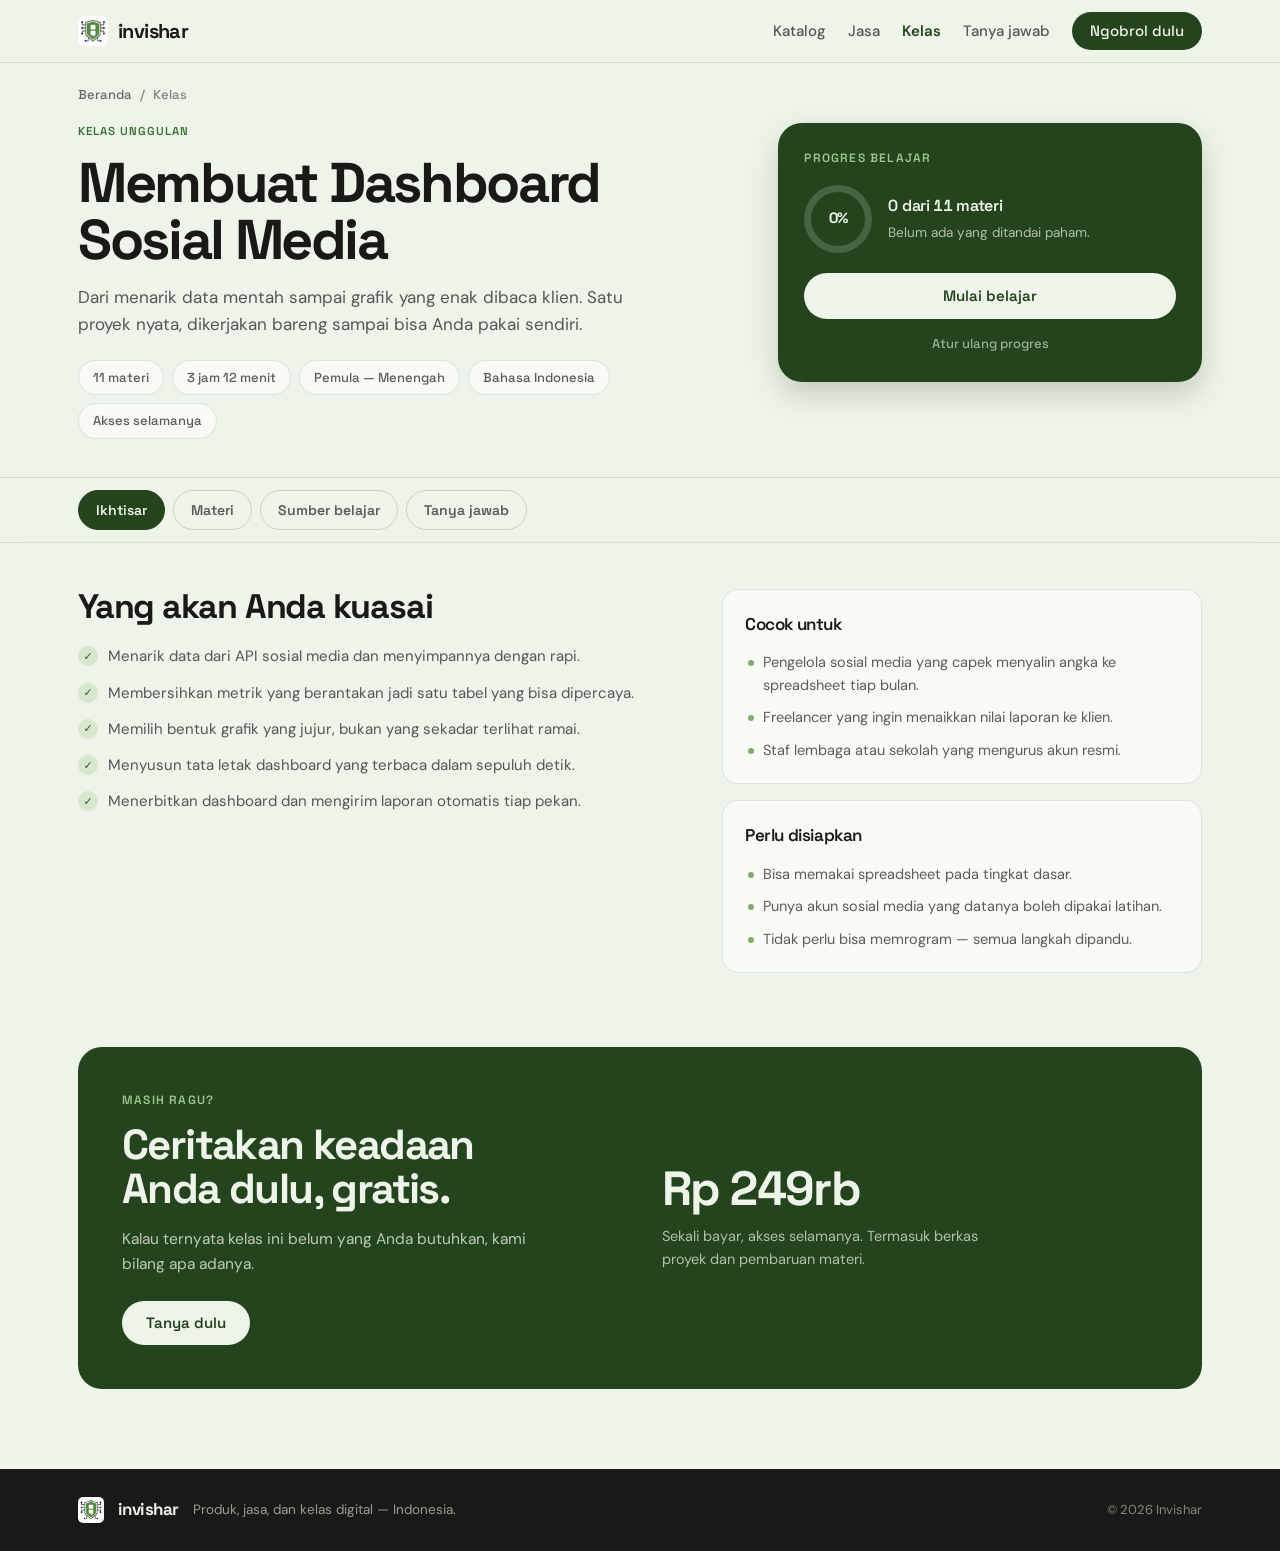
==== site/course.html @ 9c11ac5d "Tambah halaman kelas dan halaman materi Menu "Kelas" di beranda sekarang membuka halaman kelas sendi" ====
<!DOCTYPE html>
<html lang="id">
<head>
<meta charset="utf-8">
<meta name="viewport" content="width=device-width, initial-scale=1">
<title>Kelas &mdash; Invishar</title>
<meta name="description" content="Kelas praktis Invishar: satu proyek nyata dikerjakan bareng dari awal sampai bisa dipakai.">
<meta name="theme-color" content="#eef4ea">
<link rel="canonical" href="https://invishar.com/course.html">
<link rel="icon" href="assets/invishar-logo.png">

<meta property="og:type" content="website">
<meta property="og:locale" content="id_ID">
<meta property="og:site_name" content="Invishar">
<meta property="og:title" content="Kelas — Invishar">
<meta property="og:description" content="Kelas praktis Invishar: satu proyek nyata dikerjakan bareng dari awal sampai bisa dipakai.">
<meta property="og:url" content="https://invishar.com/course.html">
<meta property="og:image" content="https://invishar.com/assets/invishar-logo.png">
<meta name="twitter:card" content="summary_large_image">

<link rel="preconnect" href="https://fonts.googleapis.com">
<link rel="preconnect" href="https://fonts.gstatic.com" crossorigin>
<link href="https://fonts.googleapis.com/css2?family=Space+Grotesk:wght@400;500;600;700&family=DM+Sans:ital,opsz,wght@0,9..40,400..600;1,9..40,400&display=swap" rel="stylesheet">
<link rel="stylesheet" href="css/style.css">
<link rel="stylesheet" href="css/course.css">
<script>document.documentElement.classList.add("js");</script>
</head>
<body>

<a class="skip" href="#isi">Lompat ke konten</a>

<!-- ============ NAV ============ -->
<header class="nav">
  <div class="nav-inner wrap">
    <a class="brand" href="index.html">
      <img src="assets/invishar-logo.png" alt="" width="30" height="30">
      <span>invishar</span>
    </a>

    <nav class="nav-links" id="nav-links" aria-label="Navigasi utama">
      <a href="index.html#katalog">Katalog</a>
      <a href="index.html#jasa">Jasa</a>
      <a class="is-here" href="course.html" aria-current="page">Kelas</a>
      <a href="index.html#tanya">Tanya jawab</a>
      <a class="btn btn-solid btn-sm" href="index.html#kontak">Ngobrol dulu</a>
    </nav>

    <button class="burger" type="button" id="burger" aria-label="Buka menu" aria-expanded="false" aria-controls="nav-links">
      <span></span><span></span><span></span>
    </button>
  </div>
</header>

<main id="isi">

<!-- ============ HERO KELAS ============ -->
<section class="wrap course-hero">
  <nav class="crumb" aria-label="Remah roti">
    <a href="index.html">Beranda</a>
    <span aria-hidden="true">/</span>
    <span>Kelas</span>
  </nav>

  <div class="course-hero-grid">
    <div class="course-hero-copy">
      <p class="kicker" id="c-kicker">Kelas</p>
      <h1 id="c-judul">Kelas Invishar</h1>
      <p class="lead" id="c-ringkas"></p>

      <ul class="meta-chips" id="c-meta"></ul>
    </div>

    <!-- Kartu progres: terisi oleh course.js dari catatan di peramban -->
    <aside class="progress-card" aria-labelledby="c-prog-judul">
      <p class="kicker light" id="c-prog-judul">Progres belajar</p>

      <div class="ring-row">
        <div class="ring" id="c-ring" role="img" aria-labelledby="c-prog-teks">
          <span class="ring-num" id="c-ring-num">0%</span>
        </div>
        <div>
          <p class="ring-teks" id="c-prog-teks">0 dari 0 materi</p>
          <p class="ring-sub" id="c-prog-sub">Belum ada yang ditandai paham.</p>
        </div>
      </div>

      <a class="btn btn-light btn-block" id="c-lanjut" href="#materi">Mulai belajar</a>
      <button class="tautan-reset" type="button" id="c-reset" hidden>Atur ulang progres</button>
    </aside>
  </div>
</section>

<!-- ============ TAB ============ -->
<div class="tabbar-wrap">
  <div class="wrap">
    <div class="tabbar" role="tablist" aria-label="Bagian kelas">
      <button class="tab is-on" type="button" role="tab" id="tab-ikhtisar" aria-controls="panel-ikhtisar" aria-selected="true">Ikhtisar</button>
      <button class="tab" type="button" role="tab" id="tab-materi" aria-controls="panel-materi" aria-selected="false">Materi</button>
      <button class="tab" type="button" role="tab" id="tab-sumber" aria-controls="panel-sumber" aria-selected="false">Sumber belajar</button>
      <button class="tab" type="button" role="tab" id="tab-tanya" aria-controls="panel-tanya" aria-selected="false">Tanya jawab</button>
    </div>
  </div>
</div>

<section class="wrap panel-area">

  <noscript>
    <p class="kosong">Daftar materi dimuat dengan JavaScript. Nyalakan JavaScript untuk membuka kelas ini.</p>
  </noscript>

  <!-- ---- Ikhtisar ---- -->
  <div class="panel" role="tabpanel" id="panel-ikhtisar" aria-labelledby="tab-ikhtisar">
    <div class="ikhtisar-grid">
      <div>
        <h2>Yang akan Anda kuasai</h2>
        <ul class="ceklis" id="c-hasil"></ul>
      </div>
      <div class="ikhtisar-sisi">
        <div class="kotak">
          <h3>Cocok untuk</h3>
          <ul class="titik" id="c-untuk"></ul>
        </div>
        <div class="kotak">
          <h3>Perlu disiapkan</h3>
          <ul class="titik" id="c-syarat"></ul>
        </div>
      </div>
    </div>
  </div>

  <!-- ---- Materi ---- -->
  <div class="panel" role="tabpanel" id="panel-materi" aria-labelledby="tab-materi" hidden>
    <div class="sec-head">
      <div>
        <h2>Daftar materi</h2>
        <p class="sec-sub" id="c-materi-sub"></p>
      </div>
      <a class="link-more" id="c-lanjut-2" href="#">Lanjutkan &rarr;</a>
    </div>

    <div class="bar" aria-hidden="true"><span class="bar-fill" id="c-bar"></span></div>

    <div id="c-modul" class="modul-list"></div>
  </div>

  <!-- ---- Sumber belajar ---- -->
  <div class="panel" role="tabpanel" id="panel-sumber" aria-labelledby="tab-sumber" hidden>
    <div class="sec-head">
      <div>
        <h2>Sumber belajar</h2>
        <p class="sec-sub">Berkas pendukung yang dipakai sepanjang kelas.</p>
      </div>
    </div>
    <div class="grid-cards" id="c-sumber"></div>
  </div>

  <!-- ---- Tanya jawab ---- -->
  <div class="panel" role="tabpanel" id="panel-tanya" aria-labelledby="tab-tanya" hidden>
    <div class="sec-head">
      <div>
        <h2>Tanya jawab</h2>
        <p class="sec-sub">Yang paling sering ditanyakan sebelum mengambil kelas.</p>
      </div>
    </div>
    <div class="faq" id="c-tanya"></div>
  </div>

</section>

<!-- ============ AJAKAN ============ -->
<section class="wrap ajakan">
  <div class="panel-dark ajakan-panel">
    <div>
      <p class="kicker light">Masih ragu?</p>
      <h2 class="h2-dark">Ceritakan keadaan Anda dulu, gratis.</h2>
      <p class="panel-lead">Kalau ternyata kelas ini belum yang Anda butuhkan, kami bilang apa adanya.</p>
      <a class="btn btn-light" href="index.html#kontak">Tanya dulu</a>
    </div>
    <div class="ajakan-meta">
      <p class="harga-besar" id="c-harga"></p>
      <p class="harga-sub">Sekali bayar, akses selamanya. Termasuk berkas proyek dan pembaruan materi.</p>
    </div>
  </div>
</section>

</main>

<!-- ============ FOOTER ============ -->
<footer class="footer">
  <div class="wrap footer-inner">
    <img src="assets/invishar-logo.png" alt="" width="26" height="26">
    <span class="footer-brand">invishar</span>
    <span class="footer-tag">Produk, jasa, dan kelas digital &mdash; Indonesia.</span>
    <span class="footer-copy">&copy; 2026 Invishar</span>
  </div>
</footer>

<script src="js/course-data.js"></script>
<script src="js/course.js" defer></script>
</body>
</html>
---- site/css/style.css ----
/* ==========================================================================
   Invishar — landing page
   Dikonversi dari desain "Invishar v2" (Claude Design canvas) ke CSS statis.
   Breakpoint mobile: 760px (mengikuti ambang `mob` di desain asli).
   ========================================================================== */

/* --------------------------------------------------------------- 1. Token */
:root {
  /* Ground & permukaan */
  --bg:            #eef4ea;
  --surface:       #f7faf5;
  --white:         #ffffff;

  /* Tinta */
  --ink:           #1a1917;
  --ink-80:        rgba(26, 25, 23, 0.80);
  --ink-72:        rgba(26, 25, 23, 0.72);
  --ink-70:        rgba(26, 25, 23, 0.70);
  --ink-68:        rgba(26, 25, 23, 0.68);
  --ink-65:        rgba(26, 25, 23, 0.65);
  --ink-62:        rgba(26, 25, 23, 0.62);
  --ink-58:        rgba(26, 25, 23, 0.58);
  --ink-55:        rgba(26, 25, 23, 0.55);
  --ink-50:        rgba(26, 25, 23, 0.50);

  /* Garis */
  --line:          rgba(26, 25, 23, 0.10);
  --line-strong:   rgba(26, 25, 23, 0.16);
  --line-input:    rgba(26, 25, 23, 0.18);
  --line-btn:      rgba(26, 25, 23, 0.20);
  --line-faq:      rgba(26, 25, 23, 0.12);

  /* Hijau */
  --green-900:     #23441c;
  --green-700:     #2f5c26;
  --green-600:     #3a7330;
  --green-500:     #3f7a33;
  --green-400:     #4f8f3f;
  --green-300:     #7fae6d;
  --green-200:     #9ec68e;
  --green-100:     #d6e7cd;

  /* Di atas panel gelap */
  --on-dark:       #eef4ea;
  --on-dark-76:    rgba(238, 244, 234, 0.76);
  --on-dark-70:    rgba(238, 244, 234, 0.70);
  --on-dark-60:    rgba(238, 244, 234, 0.60);
  --on-dark-50:    rgba(238, 244, 234, 0.50);
  --on-dark-line:  rgba(238, 244, 234, 0.16);

  /* Bayangan */
  --sh-card:       0 8px 24px rgba(35, 68, 28, 0.10);
  --sh-card-dark:  0 12px 30px rgba(35, 68, 28, 0.22);
  --sh-hover:      0 12px 28px rgba(35, 68, 28, 0.10);
  --sh-hover-soft: 0 10px 24px rgba(35, 68, 28, 0.08);
  --sh-btn:        0 8px 20px rgba(35, 68, 28, 0.22);
  --sh-menu:       0 14px 34px rgba(35, 68, 28, 0.14);

  /* Tipografi */
  --font-ui:       "Space Grotesk", system-ui, -apple-system, sans-serif;
  --font-body:     "DM Sans", system-ui, -apple-system, sans-serif;

  /* Lain-lain */
  --wrap:          1180px;
  --gutter:        clamp(16px, 4vw, 28px);
  --r-sm:          10px;
  --r-md:          16px;
  --r-lg:          18px;
  --r-xl:          24px;
  --r-pill:        999px;
  --ease:          cubic-bezier(.22, .68, .3, 1);
}

/* ---------------------------------------------------------------- 2. Base */
*,
*::before,
*::after { box-sizing: border-box; }

html {
  scroll-behavior: smooth;
  -webkit-text-size-adjust: 100%;
}

body {
  margin: 0;
  background: var(--bg);
  color: var(--ink);
  font-family: var(--font-body);
  font-size: 16px;
  line-height: 1.5;
  overflow-x: hidden;
  -webkit-font-smoothing: antialiased;
}

* { -webkit-tap-highlight-color: rgba(63, 122, 51, 0.15); }

img { max-width: 100%; height: auto; display: block; }

a { color: var(--green-700); }
a:hover { color: var(--green-500); }

h1, h2, h3, h4 {
  font-family: var(--font-ui);
  text-wrap: balance;
}

p { text-wrap: pretty; }

:focus-visible {
  outline: 2px solid var(--green-500);
  outline-offset: 2px;
}

::selection {
  background: var(--green-100);
  color: var(--green-900);
}

.skip {
  position: absolute;
  left: -9999px;
  top: 0;
  z-index: 100;
  background: var(--green-900);
  color: var(--on-dark);
  font-family: var(--font-ui);
  font-weight: 600;
  padding: 12px 18px;
  border-radius: 0 0 var(--r-sm) 0;
  text-decoration: none;
}
.skip:focus { left: 0; color: var(--on-dark); }

.wrap {
  max-width: var(--wrap);
  margin-inline: auto;
  padding-inline: var(--gutter);
}

section[id] { scroll-margin-top: 76px; }

/* ------------------------------------------------------------- 3. Tombol */
.btn {
  display: inline-block;
  font-family: var(--font-ui);
  font-weight: 600;
  font-size: 15px;
  line-height: 1.2;
  padding: 13px 24px;
  border: none;
  border-radius: var(--r-pill);
  text-decoration: none;
  text-align: center;
  cursor: pointer;
  transition: background .18s ease, border-color .18s ease,
              color .18s ease, transform .18s ease, box-shadow .18s ease;
}

.btn-solid {
  background: var(--green-900);
  color: var(--on-dark);
}
.btn-solid:hover {
  background: var(--green-700);
  color: var(--on-dark);
  transform: translateY(-2px);
  box-shadow: var(--sh-btn);
}
.btn-solid:active { transform: translateY(0); box-shadow: none; }

.btn-outline {
  background: transparent;
  border: 1.5px solid var(--line-btn);
  color: var(--ink);
}
.btn-outline:hover {
  border-color: var(--green-400);
  color: var(--green-700);
  transform: translateY(-2px);
}

.btn-light {
  background: var(--on-dark);
  color: var(--green-900);
}
.btn-light:hover {
  background: var(--green-100);
  color: var(--green-900);
  transform: translateY(-2px);
}

.btn-sm { font-size: 14.5px; padding: 10px 18px; }
.btn-block { width: 100%; padding: 14px 22px; }

.cta-row { display: flex; flex-wrap: wrap; gap: 10px; }

/* -------------------------------------------------------- 4. Teks berulang */
.kicker {
  font-family: var(--font-ui);
  font-size: 11.5px;
  font-weight: 600;
  letter-spacing: 0.09em;
  text-transform: uppercase;
  color: var(--green-600);
  margin: 0;
}
.kicker.light { color: var(--green-200); font-size: 12px; letter-spacing: 0.1em; }
.kicker.muted { color: var(--ink-50); letter-spacing: 0.1em; margin-bottom: 5px; }

.lead {
  font-size: clamp(15.5px, 1.6vw, 17px);
  line-height: 1.58;
  color: var(--ink-72);
  max-width: 42ch;
  margin: 0 0 26px;
}

.sec-sub {
  font-size: 15px;
  line-height: 1.58;
  color: var(--ink-65);
  margin: 0;
}
.sec-sub.narrow { max-width: 34ch; font-size: 15.5px; color: var(--ink-70); }

.sec-head {
  display: flex;
  flex-wrap: wrap;
  align-items: flex-end;
  gap: 18px;
  margin-bottom: 24px;
}
.sec-head > div:first-child { min-width: 0; margin-right: auto; }
.sec-head h2 {
  font-weight: 700;
  font-size: clamp(28px, 5vw, 46px);
  letter-spacing: -0.038em;
  line-height: 1.04;
  margin: 0 0 8px;
}

.link-more {
  font-family: var(--font-ui);
  font-weight: 600;
  font-size: 14.5px;
  text-decoration: none;
}

/* Angka selalu tabular */
.stat-num, .harga, .no, .step-no, .m-no, .m-dur, .footer-copy {
  font-variant-numeric: tabular-nums;
}

/* ------------------------------------------------------------------ 5. Nav */
.nav {
  position: sticky;
  top: 0;
  z-index: 30;
  background: rgba(238, 244, 234, 0.90);
  backdrop-filter: blur(10px);
  -webkit-backdrop-filter: blur(10px);
  border-bottom: 1px solid var(--line);
}

.nav-inner {
  position: relative;
  display: flex;
  align-items: center;
  gap: 18px;
  padding-block: 12px;
}

.brand {
  display: flex;
  align-items: center;
  gap: 10px;
  margin-right: auto;
  text-decoration: none;
  color: inherit;
}
.brand:hover { color: inherit; }
.brand img { width: 30px; height: 30px; border-radius: 6px; }
.brand span {
  font-family: var(--font-ui);
  font-weight: 700;
  font-size: 20px;
  letter-spacing: -0.03em;
}

.nav-links {
  display: flex;
  align-items: center;
  gap: 22px;
}
.nav-links > a {
  color: var(--ink-72);
  text-decoration: none;
  font-size: 15px;
  font-weight: 500;
  transition: color .16s ease;
}
.nav-links > a:hover { color: var(--green-900); }
.nav-links > a.btn { color: var(--on-dark); }

.burger {
  display: none;
  flex-direction: column;
  gap: 4px;
  align-items: center;
  justify-content: center;
  width: 44px;
  height: 44px;
  border: 1.5px solid var(--line-strong);
  border-radius: 12px;
  background: transparent;
  cursor: pointer;
}
.burger span {
  display: block;
  width: 18px;
  height: 1.8px;
  background: var(--ink);
  border-radius: 2px;
}

/* ----------------------------------------------------------------- 6. Hero */
.hero {
  display: grid;
  grid-template-columns: repeat(auto-fit, minmax(290px, 1fr));
  gap: clamp(30px, 5vw, 48px);
  align-items: center;
  padding-top: clamp(34px, 6vw, 52px);
  padding-bottom: 14px;
}

.hero-copy { min-width: 0; }

.pill {
  display: inline-flex;
  align-items: center;
  gap: 8px;
  font-family: var(--font-ui);
  font-size: 12.5px;
  font-weight: 600;
  letter-spacing: 0.04em;
  text-transform: uppercase;
  color: var(--green-700);
  background: var(--green-100);
  padding: 6px 13px;
  border-radius: var(--r-pill);
  margin: 0 0 20px;
}

.hero h1 {
  font-weight: 700;
  font-size: clamp(36px, 7.4vw, 76px);
  line-height: 0.99;
  letter-spacing: -0.042em;
  margin: 0 0 18px;
}
.hero h1 em { font-style: normal; color: var(--green-600); }

/* Tumpukan kartu melayang */
.stack {
  min-width: 0;
  position: relative;
  height: 420px;
}

.stack-card {
  position: absolute;
  background: var(--white);
  border: 1px solid var(--line);
  box-shadow: var(--sh-card);
  border-radius: var(--r-md);
  padding: 20px;
  animation: inv-float 7s ease-in-out infinite;
}
.stack-card .kicker { font-size: 11.5px; letter-spacing: 0.08em; }
.stack-title {
  font-family: var(--font-ui);
  font-weight: 600;
  font-size: 22px;
  letter-spacing: -0.025em;
  margin: 8px 0 6px;
}
.stack-title.tight { margin-bottom: 0; }
.stack-desc {
  font-size: 13.5px;
  line-height: 1.5;
  color: var(--ink-68);
  margin: 0;
}

.stack .c1 { top: 6px;   left: 5%;  width: 74%; transform: rotate(-4deg);   animation-delay: 0s; }
.stack .c2 { top: 172px; left: 20%; width: 76%; transform: rotate(2.5deg);  animation-delay: .9s; }
.stack .c3 {
  top: 302px; left: 3%; width: 72%; transform: rotate(-1.5deg); animation-delay: 1.8s;
  background: var(--green-900);
  color: var(--on-dark);
  border-color: transparent;
  box-shadow: var(--sh-card-dark);
}
.stack .c3 .kicker { color: var(--green-200); }

@keyframes inv-float {
  0%, 100% { translate: 0 0; }
  50%      { translate: 0 -7px; }
}

/* -------------------------------------------------------------- 7. Marquee */
.marquee {
  border-top: 1px solid var(--line);
  border-bottom: 1px solid var(--line);
  overflow: hidden;
  padding: 13px 0;
  margin-top: 26px;
}
.marquee-track {
  display: flex;
  gap: 44px;
  width: max-content;
  animation: inv-slide 28s linear infinite;
  font-family: var(--font-ui);
  font-weight: 500;
  font-size: 15px;
  letter-spacing: -0.01em;
  color: var(--ink-50);
  white-space: nowrap;
}

@keyframes inv-slide {
  from { transform: translateX(0); }
  to   { transform: translateX(-50%); }
}

/* ---------------------------------------------------------- 8. Tiga pintu */
.doors {
  display: grid;
  grid-template-columns: repeat(auto-fit, minmax(240px, 1fr));
  gap: 16px;
  padding-top: clamp(40px, 6vw, 56px);
}

.door {
  background: var(--surface);
  border: 1px solid var(--line);
  border-radius: var(--r-md);
  padding: 26px;
  transition: border-color .2s ease, transform .2s ease, box-shadow .2s ease;
}
.door:hover {
  border-color: var(--green-300);
  transform: translateY(-3px);
  box-shadow: var(--sh-hover-soft);
}
.door .no {
  font-family: var(--font-ui);
  font-size: 12px;
  font-weight: 600;
  letter-spacing: 0.1em;
  text-transform: uppercase;
  color: var(--green-600);
  margin: 0;
}
.door h3 {
  font-weight: 600;
  font-size: 22px;
  letter-spacing: -0.028em;
  margin: 12px 0 8px;
}
.door p {
  font-size: 14.5px;
  line-height: 1.58;
  color: var(--ink-70);
  margin: 0;
}

/* -------------------------------------------------------------- 9. Statistik */
.stats {
  display: grid;
  grid-template-columns: repeat(auto-fit, minmax(150px, 1fr));
  gap: 2px;
  background: var(--line);
  border: 1px solid var(--line);
  border-radius: var(--r-md);
  overflow: hidden;
  margin-top: clamp(36px, 5vw, 52px);
}
.stat { background: var(--bg); padding: 22px 20px; }
.stat-num {
  font-family: var(--font-ui);
  font-weight: 700;
  font-size: clamp(28px, 4vw, 38px);
  letter-spacing: -0.04em;
  line-height: 1;
  color: var(--green-900);
  margin: 0;
}
.stat-lbl {
  font-size: 13.5px;
  color: var(--ink-62);
  margin: 7px 0 0;
}

/* ------------------------------------------------------------- 10. Katalog */
#katalog { padding-top: clamp(44px, 6vw, 64px); }

.tabs { display: flex; flex-wrap: wrap; gap: 8px; }

.tab {
  font-family: var(--font-ui);
  font-weight: 600;
  font-size: 14px;
  cursor: pointer;
  padding: 10px 17px;
  border-radius: var(--r-pill);
  background: transparent;
  color: var(--ink-70);
  border: 1.5px solid var(--line-strong);
  transition: background .16s ease, color .16s ease, border-color .16s ease;
}
.tab:hover { border-color: var(--green-400); color: var(--green-700); }
.tab.is-on {
  background: var(--green-900);
  color: var(--on-dark);
  border-color: var(--green-900);
}

.grid-cards {
  display: grid;
  grid-template-columns: repeat(auto-fill, minmax(270px, 1fr));
  gap: 18px;
}

.item {
  display: flex;
  flex-direction: column;
  gap: 12px;
  background: var(--surface);
  border: 1px solid var(--line);
  border-radius: var(--r-md);
  padding: 22px;
  transition: transform .2s ease, box-shadow .2s ease, border-color .2s ease;
}
.item:hover {
  border-color: var(--green-300);
  transform: translateY(-4px);
  box-shadow: var(--sh-hover);
}
.item[hidden] { display: none; }

.item-top {
  display: flex;
  align-items: center;
  justify-content: space-between;
  gap: 10px;
}
.badge {
  font-family: var(--font-ui);
  font-size: 11px;
  font-weight: 600;
  letter-spacing: 0.05em;
  text-transform: uppercase;
  background: var(--green-100);
  color: var(--green-900);
  padding: 4px 10px;
  border-radius: var(--r-pill);
}
.item h3 {
  font-weight: 600;
  font-size: 23px;
  letter-spacing: -0.03em;
  line-height: 1.16;
  margin: 0;
}
.item > p {
  font-size: 14.5px;
  line-height: 1.56;
  color: var(--ink-70);
  margin: 0;
}
.item-foot {
  display: flex;
  align-items: center;
  justify-content: space-between;
  gap: 12px;
  border-top: 1px solid var(--line);
  padding-top: 14px;
  margin-top: auto;
}
.harga { font-size: 13px; color: var(--ink-58); }
.item-foot a {
  font-family: var(--font-ui);
  font-weight: 600;
  font-size: 14px;
  text-decoration: none;
  margin-left: auto;
  white-space: nowrap;
}

/* ---------------------------------------------------------------- 11. Jasa */
#jasa, #kelas, #sorotan, #tanya { padding-top: clamp(50px, 7vw, 76px); }

.panel-dark {
  background: var(--green-900);
  color: var(--on-dark);
  border-radius: var(--r-xl);
  padding: clamp(26px, 4vw, 44px);
  display: grid;
  grid-template-columns: repeat(auto-fit, minmax(280px, 1fr));
  gap: clamp(28px, 4vw, 44px);
  align-items: start;
}
.panel-dark > div { min-width: 0; }
.panel-dark .kicker { margin-bottom: 14px; }

.h2-dark {
  font-weight: 700;
  font-size: clamp(26px, 4.4vw, 42px);
  letter-spacing: -0.038em;
  line-height: 1.05;
  margin: 0 0 16px;
}
.panel-lead {
  font-size: 15.5px;
  line-height: 1.6;
  color: var(--on-dark-76);
  max-width: 40ch;
  margin: 0 0 24px;
}

.steps { list-style: none; margin: 0; padding: 0; }
.steps li {
  display: grid;
  grid-template-columns: 44px minmax(0, 1fr);
  gap: 14px;
  padding: 17px 0;
  border-bottom: 1px solid var(--on-dark-line);
}
.step-no {
  font-family: var(--font-ui);
  font-weight: 600;
  font-size: 15px;
  color: var(--green-200);
}
.steps h4 {
  font-weight: 600;
  font-size: 18px;
  letter-spacing: -0.025em;
  margin: 0 0 5px;
}
.steps p {
  font-size: 14px;
  line-height: 1.55;
  color: var(--on-dark-70);
  margin: 0;
}

/* --------------------------------------------------------------- 12. Kelas */
.kelas {
  background: var(--surface);
  border: 1px solid var(--line);
  border-radius: var(--r-xl);
  display: grid;
  grid-template-columns: repeat(auto-fit, minmax(280px, 1fr));
  overflow: hidden;
}
.kelas-copy {
  padding: clamp(24px, 3.4vw, 38px);
  border-bottom: 1px solid var(--line);
}
.kelas-copy .kicker { font-size: 12px; letter-spacing: 0.1em; margin-bottom: 14px; }
.kelas-copy h2 {
  font-weight: 700;
  font-size: clamp(24px, 4vw, 38px);
  letter-spacing: -0.036em;
  line-height: 1.06;
  margin: 0 0 14px;
}
.kelas-copy .sec-sub { margin-bottom: 22px; }
.kelas-copy .btn { font-size: 15px; padding: 12px 22px; }

.kelas-modul { padding: clamp(24px, 3.4vw, 38px); }

.modul { list-style: none; margin: 0; padding: 0; }
.modul li {
  display: flex;
  align-items: baseline;
  gap: 12px;
  padding: 11px 0;
  border-bottom: 1px solid rgba(26, 25, 23, 0.08);
  font-size: 14.5px;
}
.m-no {
  font-family: var(--font-ui);
  font-weight: 600;
  font-size: 12.5px;
  color: var(--green-400);
  min-width: 22px;
}
.m-judul { color: var(--ink-80); min-width: 0; }
.m-dur {
  margin-left: auto;
  font-size: 12.5px;
  color: var(--ink-50);
  white-space: nowrap;
}
.note {
  font-size: 13.5px;
  line-height: 1.55;
  color: var(--ink-58);
  margin: 18px 0 0;
}

/* ------------------------------------------------------------- 13. Sorotan */
.shot {
  background: var(--surface);
  border: 1px solid var(--line);
  border-radius: var(--r-lg);
  padding: 16px;
  margin: 0;
}
.shot-frame {
  position: relative;
  width: 100%;
  aspect-ratio: 4 / 3;
  border-radius: 12px;
  overflow: hidden;
  background: var(--green-100);
  display: grid;
  place-items: center;
}
.shot-frame img { width: 100%; height: 100%; object-fit: cover; }
.shot-ph {
  font-family: var(--font-ui);
  font-size: 12.5px;
  font-weight: 600;
  letter-spacing: 0.04em;
  color: var(--green-700);
  text-align: center;
  padding: 0 16px;
}
.shot figcaption { margin: 0; }
.shot-title {
  font-family: var(--font-ui);
  font-weight: 600;
  font-size: 19px;
  letter-spacing: -0.026em;
  margin: 16px 0 6px;
}
.shot figcaption p:last-child {
  font-size: 14px;
  line-height: 1.55;
  color: var(--ink-68);
  margin: 0;
}

/* ---------------------------------------------------------- 14. Tanya jawab */
.faq-grid {
  display: grid;
  grid-template-columns: repeat(auto-fit, minmax(280px, 1fr));
  gap: clamp(24px, 4vw, 44px);
  align-items: start;
}
.faq-grid > div { min-width: 0; }
.faq-grid h2 {
  font-weight: 700;
  font-size: clamp(28px, 4.6vw, 44px);
  letter-spacing: -0.04em;
  line-height: 1.04;
  margin: 0 0 12px;
}

.faq-row { border-bottom: 1px solid var(--line-faq); }

.faq-q {
  width: 100%;
  display: flex;
  align-items: center;
  gap: 14px;
  background: none;
  border: none;
  padding: 18px 2px;
  cursor: pointer;
  text-align: left;
  font-family: var(--font-ui);
  font-weight: 600;
  font-size: 16.5px;
  letter-spacing: -0.02em;
  color: var(--ink);
}
.faq-q > span:first-child { min-width: 0; }
.faq-q:hover { color: var(--green-700); }

.faq-icon {
  margin-left: auto;
  font-family: var(--font-ui);
  font-size: 22px;
  font-weight: 400;
  line-height: 1;
  color: var(--green-600);
  transition: transform .24s var(--ease);
}
.faq-q[aria-expanded="true"] .faq-icon { transform: rotate(135deg); }

.faq-a {
  display: grid;
  grid-template-rows: 0fr;
  opacity: 0;
  overflow: hidden;
  transition: grid-template-rows .3s var(--ease), opacity .3s ease;
}
.faq-a.is-open { grid-template-rows: 1fr; opacity: 1; }
.faq-a > div { min-height: 0; overflow: hidden; }
.faq-a p {
  font-size: 14.5px;
  line-height: 1.6;
  color: var(--ink-70);
  margin: 0;
  padding: 0 2px 18px;
}

/* -------------------------------------------------------------- 15. Kontak */
.kontak {
  padding-top: clamp(50px, 7vw, 76px);
  padding-bottom: clamp(54px, 7vw, 84px);
}
.kontak-grid {
  display: grid;
  grid-template-columns: repeat(auto-fit, minmax(290px, 1fr));
  gap: clamp(30px, 5vw, 48px);
  align-items: start;
}
.kontak-grid > div { min-width: 0; }

.h2-xl {
  font-weight: 700;
  font-size: clamp(30px, 5.4vw, 52px);
  letter-spacing: -0.042em;
  line-height: 1;
  margin: 0 0 16px;
}
.kontak .lead { font-size: 16px; }

.kontak-meta {
  display: flex;
  flex-wrap: wrap;
  gap: 26px;
  font-size: 15px;
}
.kontak-meta a { font-weight: 500; }

.form {
  min-width: 0;
  display: flex;
  flex-direction: column;
  gap: 14px;
  background: var(--surface);
  border: 1px solid var(--line);
  border-radius: 20px;
  padding: clamp(20px, 3vw, 26px);
}
.field label {
  display: block;
  font-family: var(--font-ui);
  font-size: 11.5px;
  font-weight: 600;
  letter-spacing: 0.08em;
  text-transform: uppercase;
  color: var(--ink-55);
  margin-bottom: 7px;
}
.form input,
.form textarea {
  width: 100%;
  font-family: var(--font-body);
  font-size: 16px;          /* 16px mencegah iOS zoom saat fokus */
  padding: 12px 14px;
  border: 1px solid var(--line-input);
  border-radius: var(--r-sm);
  background: var(--white);
  color: var(--ink);
  transition: border-color .16s ease, box-shadow .16s ease;
}
.form input:hover,
.form textarea:hover { border-color: var(--green-300); }
.form input:focus,
.form textarea:focus {
  border-color: var(--green-400);
  box-shadow: 0 0 0 3px rgba(79, 143, 63, 0.15);
  outline: none;
}
.form textarea { resize: vertical; }

.form-note {
  font-size: 13px;
  color: var(--ink-55);
  margin: 0;
  text-align: center;
}
.form.is-sent .form-note { color: var(--green-700); font-weight: 500; }

/* -------------------------------------------------------------- 16. Footer */
.footer { background: var(--ink); color: var(--on-dark); }
.footer-inner {
  display: flex;
  flex-wrap: wrap;
  align-items: center;
  gap: 14px;
  padding-block: 28px;
}
.footer img { width: 26px; height: 26px; border-radius: 5px; }
.footer-brand {
  font-family: var(--font-ui);
  font-weight: 700;
  font-size: 17px;
  letter-spacing: -0.03em;
}
.footer-tag { font-size: 13.5px; color: var(--on-dark-60); }
.footer-copy {
  margin-left: auto;
  font-size: 13px;
  color: var(--on-dark-50);
}

/* --------------------------------------------------- 17. Reveal saat scroll */
/* Hanya aktif kalau JS hidup — tanpa JS semua konten tetap terlihat.
   Memakai properti `translate`, bukan `transform`, supaya rotasi kartu hero
   dan efek angkat saat hover tidak saling menimpa. */
html.js [data-reveal],
html.js [data-reveal-fade] {
  opacity: 0;
  transition: opacity .62s var(--ease), translate .62s var(--ease);
}
html.js [data-reveal] { translate: 0 18px; }

html.js [data-reveal].is-in,
html.js [data-reveal-fade].is-in {
  opacity: 1;
  translate: 0 0;
}

/* ------------------------------------------------------------ 18. Responsif */
@media (max-width: 760px) {
  .burger { display: flex; }

  .nav-links {
    display: none;
    flex-direction: column;
    align-items: stretch;
    gap: 4px;
    position: absolute;
    top: 62px;
    left: 12px;
    right: 12px;
    background: var(--surface);
    border: 1px solid var(--line-faq);
    border-radius: var(--r-md);
    padding: 12px;
    box-shadow: var(--sh-menu);
  }
  .nav-links.is-open { display: flex; }
  .nav-links > a { padding: 10px 8px; }
  .nav-links > a.btn { margin-top: 4px; }

  /* Tumpukan kartu jadi daftar biasa */
  .stack { height: auto; }
  .stack-card {
    position: relative;
    top: auto;
    left: auto;
    width: 100%;
    margin-bottom: 12px;
    transform: none;
    animation: none;
  }
  .stack .c1, .stack .c2, .stack .c3 {
    top: auto; left: auto; width: 100%; transform: none; animation: none;
  }

  .kelas-copy { border-bottom: 1px solid var(--line); }
}

@media (min-width: 761px) {
  /* Dua kolom: garis pemisah kelas jadi vertikal, bukan horizontal */
  .kelas-copy {
    border-bottom: none;
    border-right: 1px solid var(--line);
  }
}

/* --------------------------------------------------- 19. Hormati preferensi */
@media (prefers-reduced-motion: reduce) {
  html { scroll-behavior: auto; }

  *,
  *::before,
  *::after {
    animation-duration: .001ms !important;
    animation-iteration-count: 1 !important;
    transition-duration: .001ms !important;
  }

  .marquee-track { animation: none; }
  .stack-card { animation: none; }

  html.js [data-reveal],
  html.js [data-reveal-fade] { opacity: 1; translate: 0 0; }
}
---- site/css/course.css ----
/* ==========================================================================
   Invishar — halaman kelas (course.html) & halaman materi (materi.html)
   Lanjutan dari css/style.css: semua warna, font, dan radius memakai token
   yang sama di :root, jadi palet cukup diganti dari satu tempat.
   Breakpoint mobile: 760px, mengikuti halaman utama.
   ========================================================================== */

/* ----------------------------------------------------------- 1. Umum */
.is-here { color: var(--green-900) !important; font-weight: 600 !important; }

.crumb {
  display: flex;
  align-items: center;
  gap: 8px;
  font-family: var(--font-ui);
  font-size: 13px;
  font-weight: 500;
  color: var(--ink-50);
  padding-top: 22px;
}
.crumb a { text-decoration: none; color: var(--ink-62); }
.crumb a:hover { color: var(--green-700); }

.kosong {
  background: var(--surface);
  border: 1px solid var(--line);
  border-radius: var(--r-md);
  padding: 18px 20px;
  font-size: 14.5px;
  color: var(--ink-70);
  margin: 20px 0;
}

/* Bilah progres, dipakai di dua halaman */
.bar {
  height: 6px;
  border-radius: var(--r-pill);
  background: rgba(26, 25, 23, 0.10);
  overflow: hidden;
}
.bar-fill {
  display: block;
  height: 100%;
  width: 0;
  border-radius: var(--r-pill);
  background: var(--green-500);
  transition: width .4s var(--ease);
}

/* Daftar berceklis & daftar bertitik */
.ceklis, .titik { list-style: none; margin: 0; padding: 0; }

.ceklis li {
  position: relative;
  padding: 0 0 0 30px;
  margin-bottom: 13px;
  font-size: 15px;
  line-height: 1.55;
  color: var(--ink-72);
}
.ceklis li::before {
  content: "✓";
  position: absolute;
  left: 0;
  top: 1px;
  width: 20px;
  height: 20px;
  display: grid;
  place-items: center;
  font-size: 11px;
  font-weight: 700;
  border-radius: 50%;
  background: var(--green-100);
  color: var(--green-700);
}

.titik li {
  position: relative;
  padding-left: 18px;
  margin-bottom: 10px;
  font-size: 14.5px;
  line-height: 1.55;
  color: var(--ink-70);
}
.titik li::before {
  content: "";
  position: absolute;
  left: 3px;
  top: 9px;
  width: 6px;
  height: 6px;
  border-radius: 50%;
  background: var(--green-300);
}

/* -------------------------------------------------- 2. Hero halaman kelas */
.course-hero { padding-bottom: clamp(26px, 4vw, 38px); }

.course-hero-grid {
  display: grid;
  grid-template-columns: minmax(0, 1.55fr) minmax(280px, 1fr);
  gap: clamp(26px, 4vw, 44px);
  align-items: start;
  padding-top: 18px;
}

.course-hero-copy { min-width: 0; }
.course-hero-copy .kicker { margin-bottom: 14px; }
.course-hero-copy h1 {
  font-weight: 700;
  font-size: clamp(32px, 5.6vw, 56px);
  line-height: 1.02;
  letter-spacing: -0.042em;
  margin: 0 0 16px;
}
.course-hero-copy .lead { max-width: 48ch; margin-bottom: 22px; }

.meta-chips {
  display: flex;
  flex-wrap: wrap;
  gap: 8px;
  list-style: none;
  margin: 0;
  padding: 0;
}
.meta-chips li {
  font-family: var(--font-ui);
  font-size: 13px;
  font-weight: 500;
  color: var(--ink-70);
  background: var(--surface);
  border: 1px solid var(--line);
  border-radius: var(--r-pill);
  padding: 7px 14px;
}

/* Kartu progres hijau gelap */
.progress-card {
  background: var(--green-900);
  color: var(--on-dark);
  border-radius: var(--r-xl);
  padding: clamp(20px, 2.6vw, 26px);
  box-shadow: var(--sh-card-dark);
  position: sticky;
  top: 84px;
}
.progress-card .kicker { margin-bottom: 18px; }

.ring-row {
  display: flex;
  align-items: center;
  gap: 16px;
  margin-bottom: 20px;
}

.ring {
  --p: 0%;
  flex: none;
  width: 68px;
  height: 68px;
  border-radius: 50%;
  display: grid;
  place-items: center;
  background:
    conic-gradient(var(--green-200) var(--p), rgba(238, 244, 234, 0.18) 0);
  transition: background .45s var(--ease);
}
.ring::before {
  content: "";
  grid-area: 1 / 1;
  width: 54px;
  height: 54px;
  border-radius: 50%;
  background: var(--green-900);
}
.ring-num {
  grid-area: 1 / 1;
  font-family: var(--font-ui);
  font-weight: 700;
  font-size: 15px;
  letter-spacing: -0.03em;
  font-variant-numeric: tabular-nums;
}

.ring-teks {
  font-family: var(--font-ui);
  font-weight: 600;
  font-size: 16px;
  letter-spacing: -0.02em;
  margin: 0 0 5px;
  font-variant-numeric: tabular-nums;
}
.ring-sub {
  font-size: 13.5px;
  line-height: 1.45;
  color: var(--on-dark-70);
  margin: 0;
}

.tautan-reset {
  display: block;
  width: 100%;
  margin-top: 12px;
  background: none;
  border: none;
  cursor: pointer;
  font-family: var(--font-ui);
  font-size: 13px;
  font-weight: 500;
  color: var(--on-dark-60);
  padding: 4px;
}
.tautan-reset:hover { color: var(--on-dark); text-decoration: underline; }

/* ------------------------------------------------------------- 3. Bilah tab */
.tabbar-wrap {
  position: sticky;
  top: 61px;
  z-index: 20;
  background: rgba(238, 244, 234, 0.92);
  backdrop-filter: blur(10px);
  -webkit-backdrop-filter: blur(10px);
  border-top: 1px solid var(--line);
  border-bottom: 1px solid var(--line);
}
.tabbar {
  display: flex;
  gap: 8px;
  padding-block: 12px;
  overflow-x: auto;
  scrollbar-width: none;
}
.tabbar::-webkit-scrollbar { display: none; }
.tabbar .tab { white-space: nowrap; }

.panel-area { padding-top: clamp(30px, 4.5vw, 46px); padding-bottom: clamp(20px, 3vw, 30px); }
.panel[hidden] { display: none; }
.panel h2 {
  font-weight: 700;
  font-size: clamp(24px, 3.6vw, 34px);
  letter-spacing: -0.036em;
  line-height: 1.08;
  margin: 0 0 10px;
}

/* --------------------------------------------------------- 4. Tab ikhtisar */
.ikhtisar-grid {
  display: grid;
  grid-template-columns: minmax(0, 1.25fr) minmax(260px, 1fr);
  gap: clamp(26px, 4vw, 44px);
  align-items: start;
}
.ikhtisar-grid > div { min-width: 0; }
.ikhtisar-grid h2 { margin-bottom: 20px; }

.ikhtisar-sisi { display: grid; gap: 16px; }

.kotak {
  background: var(--surface);
  border: 1px solid var(--line);
  border-radius: var(--r-md);
  padding: 22px;
}
.kotak h3 {
  font-weight: 600;
  font-size: 17px;
  letter-spacing: -0.024em;
  margin: 0 0 14px;
}
.kotak li:last-child { margin-bottom: 0; }

/* ----------------------------------------------------------- 5. Tab materi */
#panel-materi .bar { margin-bottom: 26px; }

.modul-list { display: grid; gap: 26px; }

.modul-kepala {
  display: flex;
  align-items: baseline;
  gap: 12px;
  margin-bottom: 12px;
}
.modul-no {
  font-family: var(--font-ui);
  font-size: 11.5px;
  font-weight: 600;
  letter-spacing: 0.09em;
  text-transform: uppercase;
  color: var(--green-600);
  margin: 0;
}
.modul-kepala h3 {
  font-weight: 600;
  font-size: 19px;
  letter-spacing: -0.028em;
  margin: 0;
  min-width: 0;
}
.modul-jml {
  margin: 0 0 0 auto;
  font-size: 13px;
  color: var(--ink-50);
  white-space: nowrap;
}

/* Satu baris materi */
.baris {
  display: flex;
  align-items: center;
  gap: 14px;
  background: var(--surface);
  border: 1px solid var(--line);
  border-radius: 14px;
  padding: 14px 18px;
  margin-bottom: 8px;
  text-decoration: none;
  color: inherit;
  transition: border-color .18s ease, transform .18s ease, box-shadow .18s ease;
}
.baris:hover {
  border-color: var(--green-300);
  color: inherit;
  transform: translateY(-2px);
  box-shadow: var(--sh-hover-soft);
}

.tanda {
  flex: none;
  width: 24px;
  height: 24px;
  border-radius: 50%;
  border: 1.5px solid var(--line-strong);
  display: grid;
  place-items: center;
  font-size: 12px;
  font-weight: 700;
  color: transparent;
  transition: background .18s ease, border-color .18s ease, color .18s ease;
}
.is-done .tanda {
  background: var(--green-500);
  border-color: var(--green-500);
  color: var(--white);
}

.baris-teks { min-width: 0; display: flex; flex-direction: column; gap: 3px; }
.baris-judul {
  font-family: var(--font-ui);
  font-weight: 600;
  font-size: 15.5px;
  letter-spacing: -0.02em;
  line-height: 1.3;
}
.baris-ringkas {
  font-size: 13.5px;
  line-height: 1.45;
  color: var(--ink-58);
  display: -webkit-box;
  -webkit-line-clamp: 1;
  -webkit-box-orient: vertical;
  overflow: hidden;
}
.baris-durasi {
  margin-left: auto;
  font-size: 13px;
  color: var(--ink-50);
  white-space: nowrap;
  font-variant-numeric: tabular-nums;
}
.baris-tonton {
  font-family: var(--font-ui);
  font-weight: 600;
  font-size: 13.5px;
  color: var(--green-700);
  white-space: nowrap;
}
.baris.is-done .baris-judul { color: var(--ink-62); }

/* --------------------------------------------------------- 6. Tab tambahan */
#c-sumber .item-foot { justify-content: flex-end; }

.ajakan {
  padding-top: clamp(30px, 4vw, 44px);
  padding-bottom: clamp(50px, 7vw, 80px);
}
.ajakan-panel { align-items: center; }
.ajakan-meta { min-width: 0; }
.harga-besar {
  font-family: var(--font-ui);
  font-weight: 700;
  font-size: clamp(32px, 5vw, 48px);
  letter-spacing: -0.04em;
  line-height: 1;
  margin: 0 0 12px;
  font-variant-numeric: tabular-nums;
}
.harga-sub {
  font-size: 14.5px;
  line-height: 1.55;
  color: var(--on-dark-70);
  margin: 0;
  max-width: 34ch;
}

/* ======================================================================
   7. Halaman materi
   ====================================================================== */
.materi-wrap { padding-bottom: clamp(50px, 7vw, 80px); }

.materi-grid {
  display: grid;
  grid-template-columns: minmax(0, 1fr) minmax(300px, 360px);
  gap: clamp(24px, 3vw, 36px);
  align-items: start;
  padding-top: 16px;
}

.materi-utama { min-width: 0; }
.materi-utama .kicker { margin-bottom: 10px; }
.materi-utama h1 {
  font-weight: 700;
  font-size: clamp(26px, 3.8vw, 38px);
  letter-spacing: -0.038em;
  line-height: 1.08;
  margin: 0 0 20px;
}

/* --- pemutar video --- */
.player {
  position: relative;
  aspect-ratio: 16 / 9;
  border-radius: var(--r-lg);
  overflow: hidden;
  background: var(--green-900);
  box-shadow: var(--sh-card);
}
.player iframe {
  position: absolute;
  inset: 0;
  width: 100%;
  height: 100%;
  border: 0;
}
.player-sampul {
  position: absolute;
  inset: 0;
  width: 100%;
  height: 100%;
  padding: 0;
  border: none;
  background: var(--green-900);
  cursor: pointer;
  display: grid;
  place-items: center;
}
.player-sampul img {
  position: absolute;
  inset: 0;
  width: 100%;
  height: 100%;
  object-fit: cover;
  opacity: .78;
  transition: opacity .25s ease, scale .35s var(--ease);
}
.player-sampul:hover img { opacity: .62; scale: 1.03; }

.player-tombol {
  position: relative;
  width: 74px;
  height: 74px;
  border-radius: 50%;
  background: var(--bg);
  display: grid;
  place-items: center;
  box-shadow: 0 10px 26px rgba(20, 40, 16, 0.35);
  transition: transform .2s var(--ease), background .2s ease;
}
.player-tombol::before {
  content: "";
  width: 0;
  height: 0;
  margin-left: 5px;
  border-left: 20px solid var(--green-900);
  border-top: 12px solid transparent;
  border-bottom: 12px solid transparent;
}
.player-sampul:hover .player-tombol { transform: scale(1.07); background: var(--white); }

/* --- tindakan: paham + pindah materi --- */
.aksi {
  display: flex;
  flex-wrap: wrap;
  align-items: center;
  gap: 16px;
  background: var(--surface);
  border: 1px solid var(--line);
  border-radius: var(--r-lg);
  padding: 16px 18px;
  margin-top: 18px;
  transition: border-color .2s ease, background .2s ease;
}
.aksi:has(.paham.is-on) {
  border-color: var(--green-300);
  background: #f2f8ee;
}

.paham {
  display: flex;
  align-items: center;
  gap: 13px;
  min-width: 0;
  margin-right: auto;
  cursor: pointer;
  user-select: none;
}
.paham input {
  position: absolute;
  opacity: 0;
  width: 1px;
  height: 1px;
}
.paham-kotak {
  flex: none;
  width: 28px;
  height: 28px;
  border-radius: 9px;
  border: 1.8px solid var(--line-strong);
  background: var(--white);
  display: grid;
  place-items: center;
  transition: background .18s ease, border-color .18s ease, transform .12s ease;
}
.paham-kotak::before {
  content: "";
  width: 13px;
  height: 7px;
  border-left: 2.4px solid var(--white);
  border-bottom: 2.4px solid var(--white);
  transform: rotate(-45deg) scale(.5);
  opacity: 0;
  margin-top: -3px;
  transition: opacity .16s ease, transform .18s var(--ease);
}
.paham:hover .paham-kotak { border-color: var(--green-400); }
.paham.is-on .paham-kotak {
  background: var(--green-500);
  border-color: var(--green-500);
}
.paham.is-on .paham-kotak::before { opacity: 1; transform: rotate(-45deg) scale(1); }
.paham input:focus-visible + .paham-kotak {
  outline: 2px solid var(--green-500);
  outline-offset: 2px;
}

.paham-teks { display: flex; flex-direction: column; gap: 2px; min-width: 0; }
.paham-judul {
  font-family: var(--font-ui);
  font-weight: 600;
  font-size: 15.5px;
  letter-spacing: -0.02em;
}
.paham-sub { font-size: 13px; color: var(--ink-58); line-height: 1.4; }

.aksi-tombol { display: flex; flex-wrap: wrap; gap: 9px; }
.aksi-tombol .btn { font-size: 14.5px; padding: 12px 20px; }
#m-next.is-siap {
  box-shadow: var(--sh-btn);
  animation: inv-tarik 1.6s ease-in-out 2;
}

@keyframes inv-tarik {
  0%, 100% { transform: translateY(0); }
  50%      { transform: translateY(-3px); }
}

/* --- isi materi --- */
.materi-isi { margin-top: 30px; }
.materi-isi h2 {
  font-weight: 600;
  font-size: 21px;
  letter-spacing: -0.028em;
  margin: 0 0 10px;
}
.materi-isi h3 {
  font-weight: 600;
  font-size: 16px;
  letter-spacing: -0.022em;
  margin: 26px 0 14px;
}
.materi-isi p {
  font-size: 15.5px;
  line-height: 1.62;
  color: var(--ink-72);
  margin: 0;
  max-width: 62ch;
}

/* --- daftar putar --- */
.daftar {
  background: var(--surface);
  border: 1px solid var(--line);
  border-radius: var(--r-lg);
  overflow: hidden;
  position: sticky;
  top: 84px;
}
.daftar-atas {
  padding: 18px 18px 16px;
  border-bottom: 1px solid var(--line);
  background: var(--white);
}
.daftar-judul {
  font-family: var(--font-ui);
  font-weight: 600;
  font-size: 15.5px;
  letter-spacing: -0.024em;
  margin: 0 0 5px;
}
.daftar-prog {
  font-size: 13px;
  color: var(--ink-58);
  margin: 0 0 12px;
  font-variant-numeric: tabular-nums;
}

.daftar-isi {
  max-height: min(60vh, 520px);
  overflow-y: auto;
  padding: 8px;
  overscroll-behavior: contain;
}
.daftar-modul { padding: 6px 0; }
.daftar-modul-judul {
  font-family: var(--font-ui);
  font-size: 11px;
  font-weight: 600;
  letter-spacing: 0.08em;
  text-transform: uppercase;
  color: var(--ink-50);
  margin: 6px 0 6px;
  padding: 0 10px;
}

.daftar-baris {
  display: flex;
  align-items: center;
  gap: 11px;
  padding: 10px;
  border-radius: 11px;
  text-decoration: none;
  color: inherit;
  transition: background .16s ease;
}
.daftar-baris:hover { background: rgba(26, 25, 23, 0.045); color: inherit; }
.daftar-baris .tanda { width: 21px; height: 21px; font-size: 11px; }

.daftar-teks { display: flex; flex-direction: column; gap: 2px; min-width: 0; }
.daftar-baris-judul {
  font-size: 14px;
  line-height: 1.35;
  color: var(--ink-80);
}
.daftar-baris-durasi {
  font-size: 12px;
  color: var(--ink-50);
  font-variant-numeric: tabular-nums;
}
.daftar-baris.is-done .daftar-baris-judul { color: var(--ink-58); }
.daftar-baris.is-now {
  background: var(--green-100);
}
.daftar-baris.is-now .daftar-baris-judul {
  font-family: var(--font-ui);
  font-weight: 600;
  letter-spacing: -0.018em;
  color: var(--green-900);
}
.daftar-baris.is-now .daftar-baris-durasi { color: var(--green-700); }

/* ------------------------------------------------------------ 8. Responsif */
@media (max-width: 980px) {
  .course-hero-grid,
  .ikhtisar-grid { grid-template-columns: minmax(0, 1fr); }
  .progress-card { position: static; }
  .materi-grid { grid-template-columns: minmax(0, 1fr); }
  .daftar { position: static; }
  .daftar-isi { max-height: 420px; }
}

@media (max-width: 760px) {
  /* Di bawah 760px bilah nav lebih tinggi karena tombol burger (44px). */
  .tabbar-wrap { top: 68px; }
  .tabbar { margin-inline: calc(var(--gutter) * -1); padding-inline: var(--gutter); }

  .baris { flex-wrap: wrap; row-gap: 6px; padding: 14px; }
  .baris-ringkas { display: none; }
  .baris-tonton { display: none; }

  .aksi { padding: 14px; }
  .aksi-tombol { width: 100%; }
  .aksi-tombol .btn { flex: 1 1 auto; }

  .ajakan-panel { align-items: start; }
}

/* ------------------------------------------------- 9. Hormati preferensi */
@media (prefers-reduced-motion: reduce) {
  #m-next.is-siap { animation: none; }
  .player-sampul:hover img { scale: 1; }
}
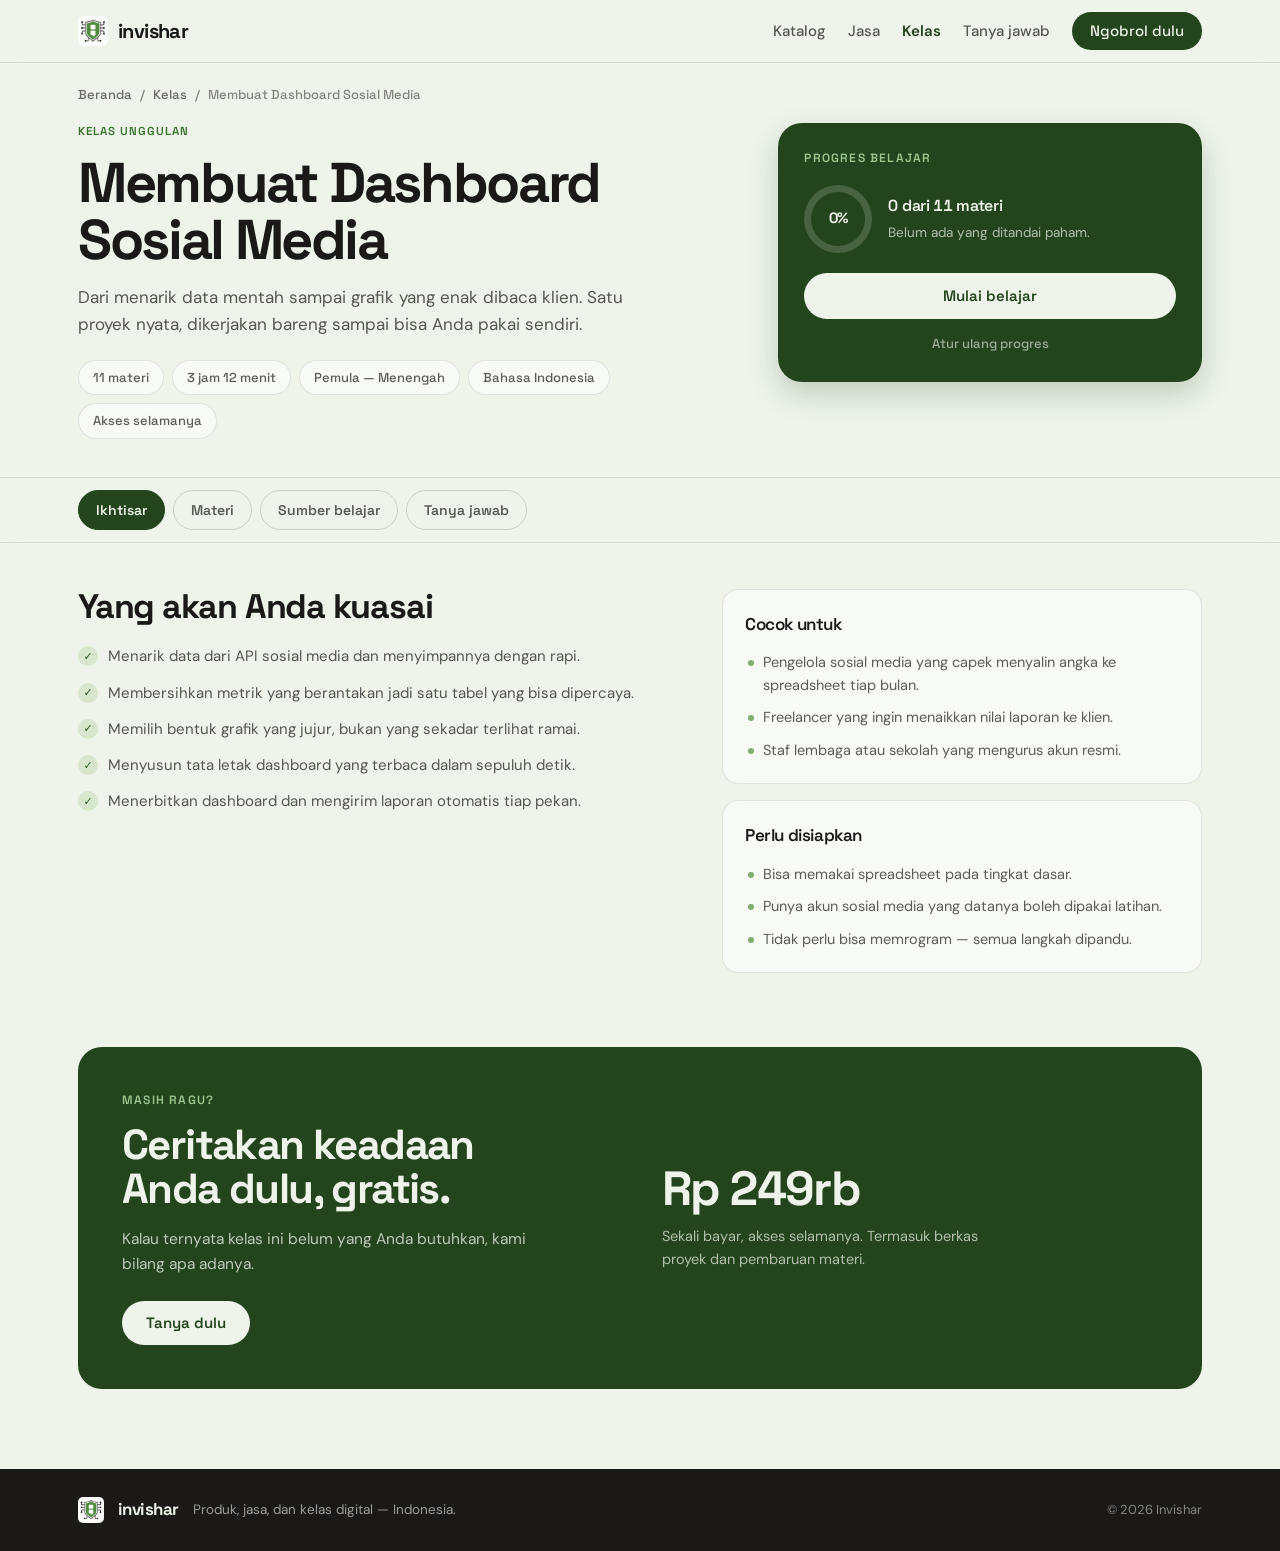
==== commit 46fa2477: "Tambah galeri kelas sebagai pintu masuk menu Kelas Menu "Kelas" langsung melemparkan pengunjung ke s" ====
--- a/site/course.html
+++ b/site/course.html
@@ -40,7 +40,7 @@
     <nav class="nav-links" id="nav-links" aria-label="Navigasi utama">
       <a href="index.html#katalog">Katalog</a>
       <a href="index.html#jasa">Jasa</a>
-      <a class="is-here" href="course.html" aria-current="page">Kelas</a>
+      <a class="is-here" href="kelas.html">Kelas</a>
       <a href="index.html#tanya">Tanya jawab</a>
       <a class="btn btn-solid btn-sm" href="index.html#kontak">Ngobrol dulu</a>
     </nav>
@@ -58,7 +58,9 @@
   <nav class="crumb" aria-label="Remah roti">
     <a href="index.html">Beranda</a>
     <span aria-hidden="true">/</span>
-    <span>Kelas</span>
+    <a href="kelas.html">Kelas</a>
+    <span aria-hidden="true">/</span>
+    <span id="c-crumb">Detail kelas</span>
   </nav>
 
   <div class="course-hero-grid">
--- a/site/css/course.css
+++ b/site/css/course.css
@@ -677,7 +677,414 @@
 }
 .daftar-baris.is-now .daftar-baris-durasi { color: var(--green-700); }
 
-/* ------------------------------------------------------------ 8. Responsif */
+/* ======================================================================
+   8. Galeri kelas — kelas.html
+   ====================================================================== */
+.sr-only {
+  position: absolute;
+  width: 1px;
+  height: 1px;
+  overflow: hidden;
+  clip-path: inset(50%);
+  white-space: nowrap;
+}
+
+.galeri-hero { padding-bottom: clamp(24px, 3.4vw, 34px); }
+.galeri-hero-grid {
+  display: grid;
+  grid-template-columns: minmax(0, 1.4fr) minmax(260px, 1fr);
+  gap: clamp(26px, 4vw, 48px);
+  align-items: end;
+  padding-top: 20px;
+}
+.galeri-hero h1 {
+  font-weight: 700;
+  font-size: clamp(34px, 6vw, 62px);
+  line-height: 1;
+  letter-spacing: -0.045em;
+  margin: 0 0 16px;
+}
+.galeri-hero .lead { max-width: 46ch; margin-bottom: 0; }
+
+.galeri-angka {
+  display: grid;
+  grid-template-columns: 1fr 1fr;
+  gap: 2px;
+  list-style: none;
+  margin: 0;
+  padding: 0;
+  background: var(--line);
+  border: 1px solid var(--line);
+  border-radius: var(--r-md);
+  overflow: hidden;
+}
+.galeri-angka li {
+  background: var(--bg);
+  padding: 16px 18px;
+  display: flex;
+  flex-direction: column;
+  gap: 3px;
+}
+.angka-num {
+  font-family: var(--font-ui);
+  font-weight: 700;
+  font-size: 26px;
+  letter-spacing: -0.04em;
+  line-height: 1;
+  color: var(--green-900);
+  font-variant-numeric: tabular-nums;
+}
+.angka-lbl { font-size: 13px; color: var(--ink-62); }
+
+/* --- sambungan "sedang Anda jalani" --- */
+.lanjut-strip {
+  display: flex;
+  align-items: center;
+  gap: 16px;
+  background: var(--green-900);
+  color: var(--on-dark);
+  border-radius: var(--r-lg);
+  padding: 16px 20px;
+  text-decoration: none;
+  box-shadow: var(--sh-card-dark);
+  transition: transform .2s var(--ease), box-shadow .2s ease;
+}
+.lanjut-strip:hover {
+  color: var(--on-dark);
+  transform: translateY(-2px);
+  box-shadow: 0 16px 34px rgba(35, 68, 28, 0.26);
+}
+
+.lanjut-ring {
+  --p: 0%;
+  flex: none;
+  width: 50px;
+  height: 50px;
+  border-radius: 50%;
+  display: grid;
+  place-items: center;
+  background: conic-gradient(var(--green-200) var(--p), rgba(238, 244, 234, 0.18) 0);
+}
+.lanjut-ring::before {
+  content: "";
+  grid-area: 1 / 1;
+  width: 39px;
+  height: 39px;
+  border-radius: 50%;
+  background: var(--green-900);
+}
+.lanjut-ring span {
+  grid-area: 1 / 1;
+  font-family: var(--font-ui);
+  font-weight: 700;
+  font-size: 12.5px;
+  letter-spacing: -0.03em;
+  font-variant-numeric: tabular-nums;
+}
+
+.lanjut-teks { display: flex; flex-direction: column; gap: 2px; min-width: 0; }
+.lanjut-kicker {
+  font-family: var(--font-ui);
+  font-size: 11px;
+  font-weight: 600;
+  letter-spacing: 0.09em;
+  text-transform: uppercase;
+  color: var(--green-200);
+}
+.lanjut-judul {
+  font-family: var(--font-ui);
+  font-weight: 600;
+  font-size: 17px;
+  letter-spacing: -0.024em;
+}
+.lanjut-sub {
+  font-size: 13.5px;
+  color: var(--on-dark-70);
+  overflow: hidden;
+  text-overflow: ellipsis;
+  white-space: nowrap;
+}
+.lanjut-aksi {
+  margin-left: auto;
+  font-family: var(--font-ui);
+  font-weight: 600;
+  font-size: 14.5px;
+  white-space: nowrap;
+}
+
+/* --- baris saringan --- */
+.galeri-alat {
+  display: flex;
+  align-items: center;
+  gap: 14px;
+}
+.galeri-alat .tabbar { flex: 1 1 auto; min-width: 0; }
+
+.cari {
+  position: relative;
+  flex: none;
+  width: min(260px, 40vw);
+}
+.cari input {
+  width: 100%;
+  font-family: var(--font-body);
+  font-size: 15px;
+  padding: 10px 14px 10px 38px;
+  border: 1.5px solid var(--line-strong);
+  border-radius: var(--r-pill);
+  background: var(--surface);
+  color: var(--ink);
+  transition: border-color .16s ease, box-shadow .16s ease, background .16s ease;
+}
+.cari input::placeholder { color: var(--ink-50); }
+.cari input:hover { border-color: var(--green-300); }
+.cari input:focus {
+  outline: none;
+  background: var(--white);
+  border-color: var(--green-400);
+  box-shadow: 0 0 0 3px rgba(79, 143, 63, 0.15);
+}
+.cari input::-webkit-search-cancel-button { cursor: pointer; }
+
+.cari-ikon {
+  position: absolute;
+  left: 15px;
+  top: 50%;
+  width: 11px;
+  height: 11px;
+  margin-top: -7px;
+  border: 1.8px solid var(--ink-50);
+  border-radius: 50%;
+  pointer-events: none;
+}
+.cari-ikon::after {
+  content: "";
+  position: absolute;
+  right: -5px;
+  bottom: -4px;
+  width: 6px;
+  height: 1.8px;
+  background: var(--ink-50);
+  border-radius: 2px;
+  transform: rotate(45deg);
+}
+
+/* --- kisi kartu --- */
+.galeri {
+  padding-top: clamp(26px, 4vw, 40px);
+  padding-bottom: clamp(20px, 3vw, 30px);
+}
+.galeri-hitung {
+  font-size: 13.5px;
+  color: var(--ink-55);
+  margin: 0 0 16px;
+  font-variant-numeric: tabular-nums;
+}
+
+.galeri-grid {
+  display: grid;
+  grid-template-columns: repeat(auto-fill, minmax(290px, 1fr));
+  gap: 20px;
+}
+
+.kartu {
+  display: flex;
+  flex-direction: column;
+  background: var(--surface);
+  border: 1px solid var(--line);
+  border-radius: var(--r-xl);
+  padding: 12px;
+  text-decoration: none;
+  color: inherit;
+  transition: border-color .22s ease, transform .22s var(--ease), box-shadow .22s ease;
+}
+.kartu:hover {
+  color: inherit;
+  border-color: var(--green-300);
+  transform: translateY(-5px);
+  box-shadow: var(--sh-hover);
+}
+.kartu[hidden] { display: none; }
+
+/* Sampul: tanpa berkas gambar — perpaduan warna + pola halus + ikon vektor. */
+.sampul {
+  position: relative;
+  display: grid;
+  place-items: center;
+  aspect-ratio: 16 / 10;
+  border-radius: 15px;
+  overflow: hidden;
+  color: var(--on-dark);
+  background-image: linear-gradient(142deg, var(--g1), var(--g2));
+}
+.kartu[data-nada="0"] { --g1: #23441c; --g2: #4f8f3f; }
+.kartu[data-nada="1"] { --g1: #2f5c26; --g2: #7fae6d; }
+.kartu[data-nada="2"] { --g1: #1f3b2c; --g2: #3a7330; }
+.kartu[data-nada="3"] { --g1: #3a5a1f; --g2: #9ec68e; }
+
+/* Pola garis tipis, dibuat dari gradien supaya tidak perlu berkas gambar. */
+.sampul::before {
+  content: "";
+  position: absolute;
+  inset: 0;
+  background-image: repeating-linear-gradient(
+    115deg,
+    rgba(238, 244, 234, 0.10) 0 1px,
+    transparent 1px 13px
+  );
+}
+.sampul::after {
+  content: "";
+  position: absolute;
+  inset: 0;
+  background: radial-gradient(70% 80% at 22% 12%, rgba(238, 244, 234, 0.22), transparent 62%);
+}
+
+.sampul-ikon {
+  position: relative;
+  z-index: 1;
+  width: 60px;
+  height: 60px;
+  border-radius: 50%;
+  display: grid;
+  place-items: center;
+  background: rgba(238, 244, 234, 0.14);
+  border: 1px solid rgba(238, 244, 234, 0.22);
+  backdrop-filter: blur(3px);
+  -webkit-backdrop-filter: blur(3px);
+  transition: transform .25s var(--ease), background .25s ease;
+}
+.sampul-ikon svg { width: 27px; height: 27px; }
+.kartu:hover .sampul-ikon {
+  transform: scale(1.08);
+  background: rgba(238, 244, 234, 0.2);
+}
+
+.sampul-status,
+.sampul-kategori {
+  position: absolute;
+  z-index: 1;
+  font-family: var(--font-ui);
+  font-size: 11px;
+  font-weight: 600;
+  letter-spacing: 0.06em;
+  text-transform: uppercase;
+  padding: 5px 11px;
+  border-radius: var(--r-pill);
+}
+.sampul-status {
+  top: 12px;
+  left: 12px;
+  background: var(--on-dark);
+  color: var(--green-900);
+}
+.sampul-status.is-nanti {
+  background: rgba(238, 244, 234, 0.16);
+  color: var(--on-dark);
+  box-shadow: inset 0 0 0 1px rgba(238, 244, 234, 0.34);
+}
+.sampul-kategori {
+  bottom: 12px;
+  left: 12px;
+  letter-spacing: 0.04em;
+  text-transform: none;
+  font-weight: 500;
+  background: rgba(20, 38, 16, 0.34);
+  color: var(--on-dark-76);
+}
+
+.kartu-isi {
+  display: flex;
+  flex-direction: column;
+  gap: 9px;
+  padding: 18px 8px 8px;
+  flex: 1 1 auto;
+}
+.kartu-judul {
+  font-family: var(--font-ui);
+  font-weight: 600;
+  font-size: 20px;
+  letter-spacing: -0.03em;
+  line-height: 1.18;
+}
+.kartu-ringkas {
+  font-size: 14.5px;
+  line-height: 1.55;
+  color: var(--ink-70);
+  display: -webkit-box;
+  -webkit-line-clamp: 3;
+  -webkit-box-orient: vertical;
+  overflow: hidden;
+}
+
+.kartu-meta {
+  display: flex;
+  flex-wrap: wrap;
+  align-items: center;
+  gap: 8px;
+  font-size: 12.5px;
+  color: var(--ink-55);
+  margin-top: 2px;
+}
+.kartu-meta > span { display: inline-flex; align-items: center; }
+.kartu-meta > span + span::before {
+  content: "";
+  width: 3px;
+  height: 3px;
+  border-radius: 50%;
+  background: var(--ink-50);
+  margin-right: 8px;
+}
+
+.kartu-kaki {
+  display: flex;
+  align-items: center;
+  gap: 12px;
+  border-top: 1px solid var(--line);
+  padding-top: 13px;
+  margin-top: auto;
+}
+.kartu-harga {
+  font-family: var(--font-ui);
+  font-weight: 600;
+  font-size: 15px;
+  letter-spacing: -0.02em;
+  color: var(--ink);
+  font-variant-numeric: tabular-nums;
+}
+.kartu-aksi {
+  margin-left: auto;
+  font-family: var(--font-ui);
+  font-weight: 600;
+  font-size: 14px;
+  color: var(--green-700);
+  white-space: nowrap;
+  transition: transform .2s var(--ease);
+}
+.kartu:hover .kartu-aksi { transform: translateX(3px); }
+
+.kosong-hasil {
+  background: var(--surface);
+  border: 1px dashed var(--line-strong);
+  border-radius: var(--r-md);
+  padding: 30px 24px;
+  text-align: center;
+  font-size: 15px;
+  color: var(--ink-65);
+  margin: 0;
+}
+.tautan-teks {
+  background: none;
+  border: none;
+  padding: 0;
+  font: inherit;
+  color: var(--green-700);
+  font-weight: 600;
+  cursor: pointer;
+  text-decoration: underline;
+}
+
+/* ------------------------------------------------------------ 9. Responsif */
 @media (max-width: 980px) {
   .course-hero-grid,
   .ikhtisar-grid { grid-template-columns: minmax(0, 1fr); }
@@ -685,6 +1092,9 @@
   .materi-grid { grid-template-columns: minmax(0, 1fr); }
   .daftar { position: static; }
   .daftar-isi { max-height: 420px; }
+
+  .galeri-hero-grid { grid-template-columns: minmax(0, 1fr); align-items: start; }
+  .galeri-angka { grid-template-columns: repeat(4, 1fr); }
 }
 
 @media (max-width: 760px) {
@@ -701,9 +1111,19 @@
   .aksi-tombol .btn { flex: 1 1 auto; }
 
   .ajakan-panel { align-items: start; }
-}
-
-/* ------------------------------------------------- 9. Hormati preferensi */
+
+  .galeri-angka { grid-template-columns: 1fr 1fr; }
+
+  .galeri-alat { flex-wrap: wrap; gap: 10px; }
+  .galeri-alat .tabbar { order: 2; flex-basis: 100%; }
+  .cari { order: 1; width: 100%; }
+
+  .lanjut-strip { flex-wrap: wrap; row-gap: 12px; padding: 16px; }
+  .lanjut-aksi { margin-left: 66px; }
+  .lanjut-sub { white-space: normal; }
+}
+
+/* ------------------------------------------------ 10. Hormati preferensi */
 @media (prefers-reduced-motion: reduce) {
   #m-next.is-siap { animation: none; }
   .player-sampul:hover img { scale: 1; }
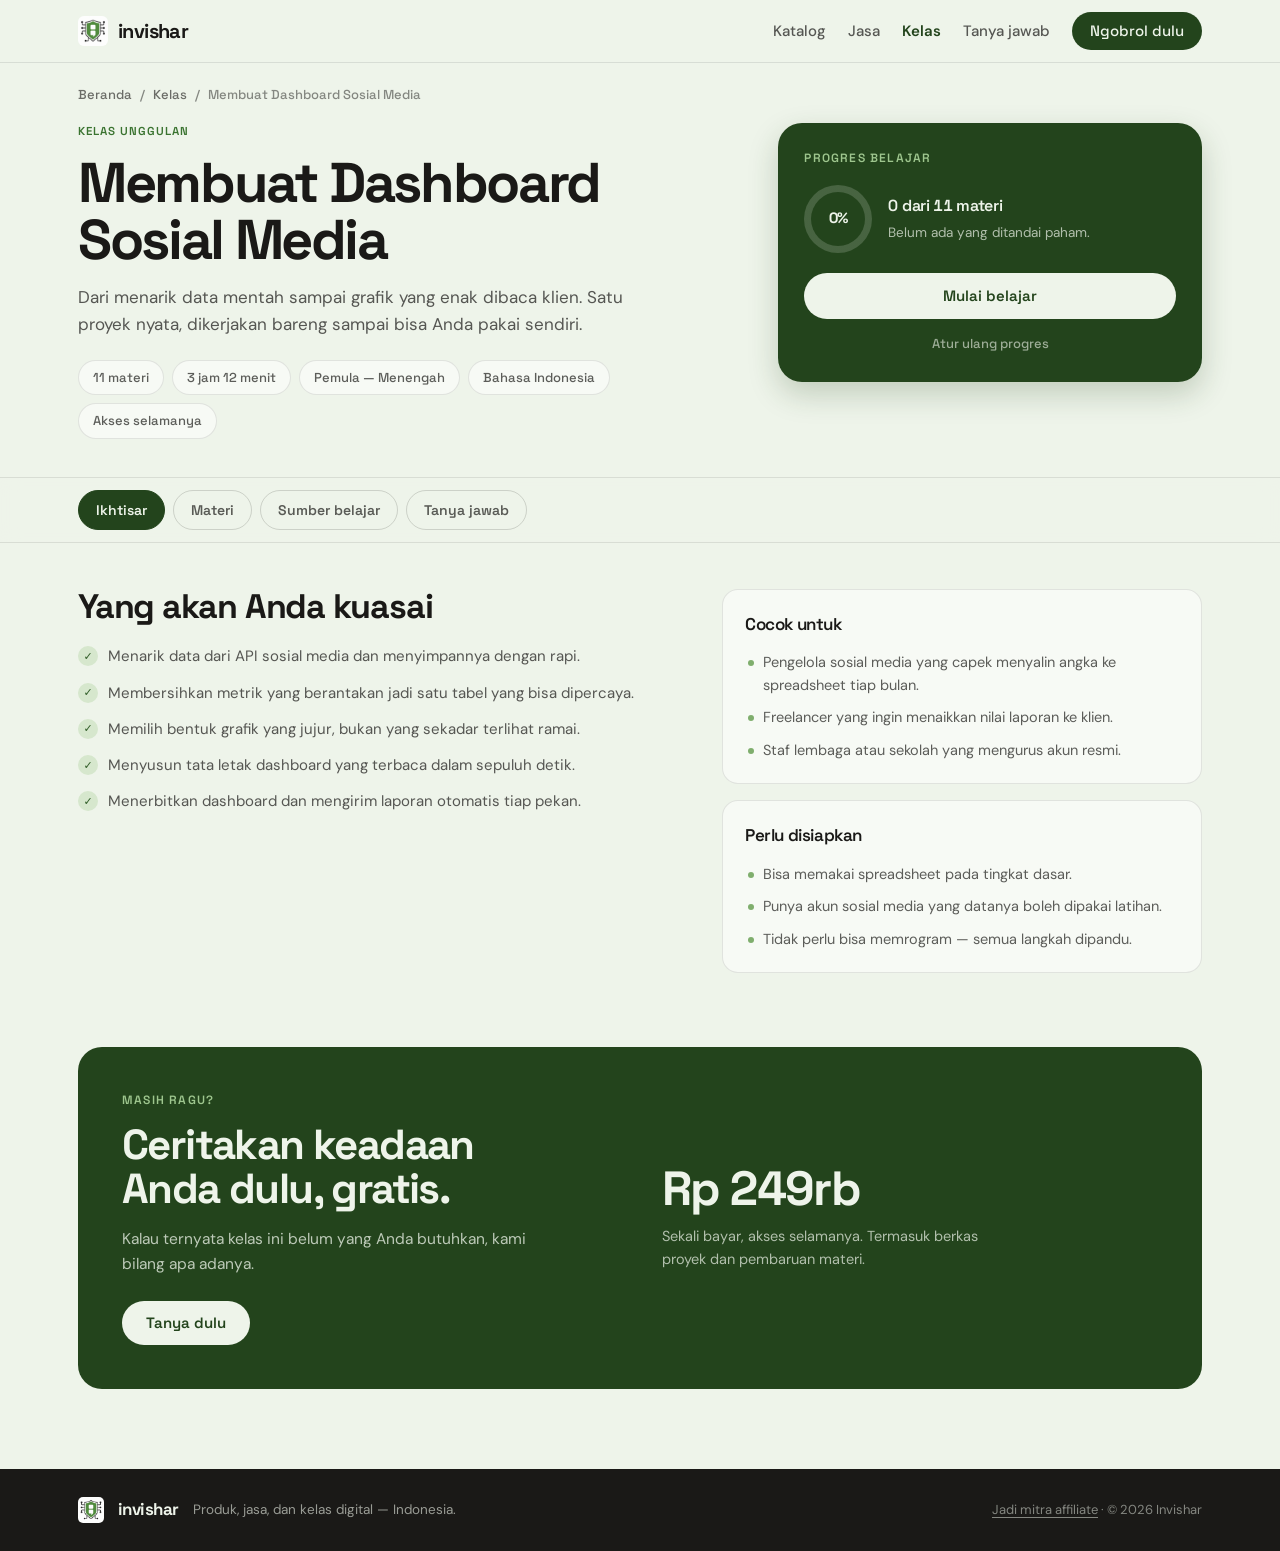
==== commit bc64465f: "Bangun sistem affiliate: produk, checkout, komisi, portal mitra Pondasi - panel/inc/inti.php: inti b" ====
--- a/site/course.html
+++ b/site/course.html
@@ -21,8 +21,8 @@
 <link rel="preconnect" href="https://fonts.googleapis.com">
 <link rel="preconnect" href="https://fonts.gstatic.com" crossorigin>
 <link href="https://fonts.googleapis.com/css2?family=Space+Grotesk:wght@400;500;600;700&family=DM+Sans:ital,opsz,wght@0,9..40,400..600;1,9..40,400&display=swap" rel="stylesheet">
-<link rel="stylesheet" href="css/style.css">
-<link rel="stylesheet" href="css/course.css">
+<link rel="stylesheet" href="css/style.css?v=20260918b">
+<link rel="stylesheet" href="css/course.css?v=20260918b">
 <script>document.documentElement.classList.add("js");</script>
 </head>
 <body>
@@ -193,11 +193,11 @@
     <img src="assets/invishar-logo.png" alt="" width="26" height="26">
     <span class="footer-brand">invishar</span>
     <span class="footer-tag">Produk, jasa, dan kelas digital &mdash; Indonesia.</span>
-    <span class="footer-copy">&copy; 2026 Invishar</span>
+    <span class="footer-copy"><a href="/mitra/daftar" style="color:inherit;text-underline-offset:3px">Jadi mitra affiliate</a> &middot; &copy; 2026 Invishar</span>
   </div>
 </footer>
 
-<script src="js/course-data.js"></script>
-<script src="js/course.js" defer></script>
+<script src="js/course-data.js?v=20260918b"></script>
+<script src="js/course.js?v=20260918b" defer></script>
 </body>
 </html>
--- a/site/css/style.css
+++ b/site/css/style.css
@@ -893,6 +893,18 @@
 }
 .form textarea { resize: vertical; }
 
+/* Perangkap robot: harus tetap ada di DOM, tapi tidak boleh terlihat maupun
+   terbaca pembaca layar. display:none dihindari karena sebagian pengirim
+   otomatis justru melewatinya. */
+.jebakan {
+  position: absolute;
+  left: -9999px;
+  width: 1px;
+  height: 1px;
+  opacity: 0;
+  pointer-events: none;
+}
+
 .form-note {
   font-size: 13px;
   color: var(--ink-55);
@@ -900,6 +912,7 @@
   text-align: center;
 }
 .form.is-sent .form-note { color: var(--green-700); font-weight: 500; }
+.form.is-failed .form-note { color: #a23a2a; font-weight: 500; }
 
 /* -------------------------------------------------------------- 16. Footer */
 .footer { background: var(--ink); color: var(--on-dark); }
--- a/site/css/course.css
+++ b/site/css/course.css
@@ -940,6 +940,24 @@
   background: radial-gradient(70% 80% at 22% 12%, rgba(238, 244, 234, 0.22), transparent 62%);
 }
 
+/* Sampul berupa gambar sungguhan. Pola garis dimatikan supaya tidak
+   mengotori foto, dan diganti gelap bertingkat di bawah agar label kategori
+   tetap terbaca di atas gambar seterang apa pun. */
+.sampul-gambar {
+  position: absolute;
+  inset: 0;
+  width: 100%;
+  height: 100%;
+  object-fit: cover;
+  transition: scale .35s var(--ease);
+}
+.kartu:hover .sampul-gambar { scale: 1.04; }
+
+.sampul-foto::before { display: none; }
+.sampul-foto::after {
+  background: linear-gradient(to top, rgba(20, 38, 16, 0.58), rgba(20, 38, 16, 0.05) 55%);
+}
+
 .sampul-ikon {
   position: relative;
   z-index: 1;
